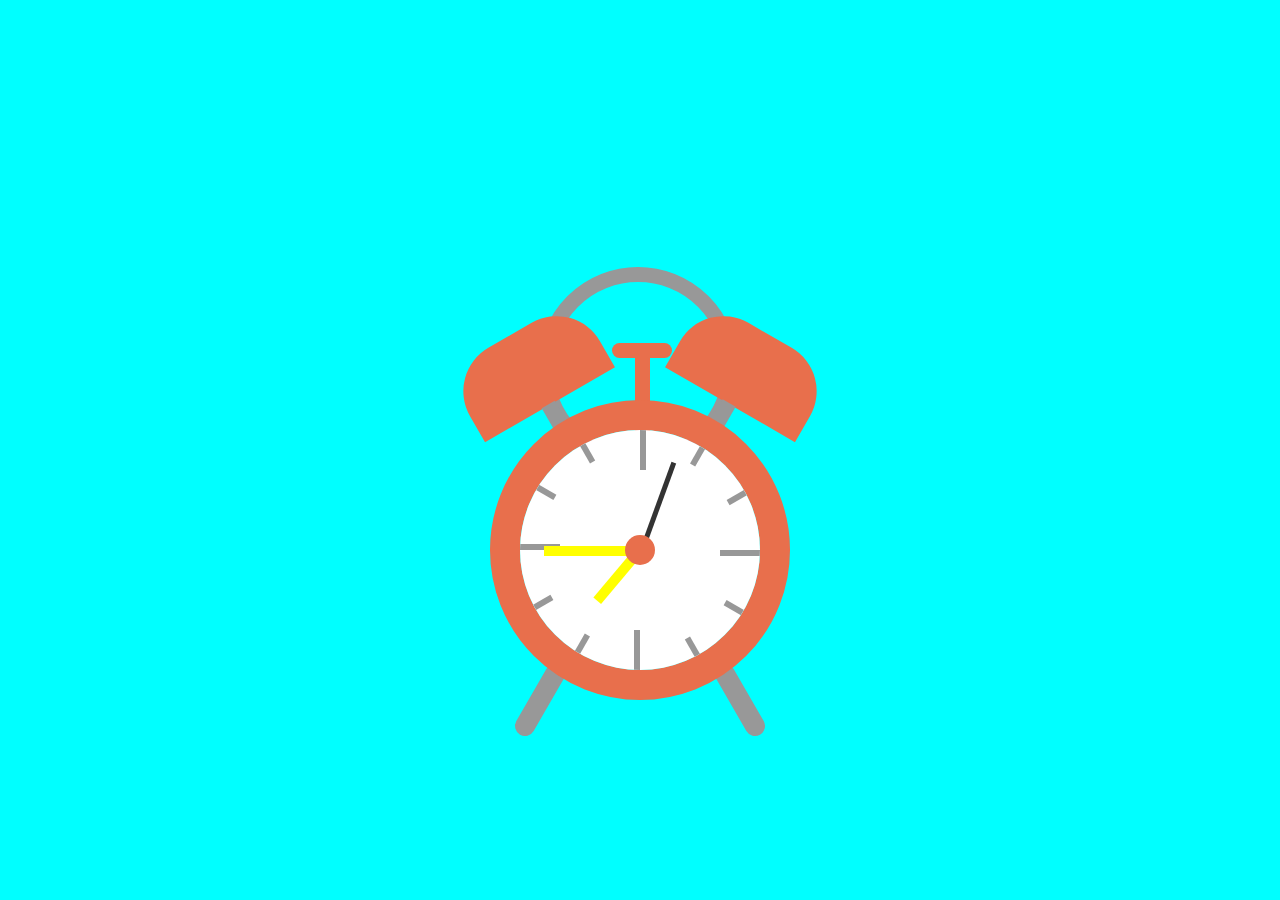
==== css3time/index.html @ a666ef54 "add css3钟表" ====
<!DOCTYPE html>
<html>
<head>
<meta charset="utf-8">
<meta http-equiv="X-UA-Compatible" content="IE=edge">
<title>demo</title>
<style>
*{
	list-style-type: none;
	margin: 0px;
	padding: 0px;
}
body{
	background: aqua;
}
.timeBox{
	width: 300px;
	margin: 200px auto;
}
/* 表头 */
.title-box{
	width: 200px;
	height: 200px;
	position: relative;
}
.title-box-bg{
	width: 170px;
	height: 170px;
	border: 15px solid #989898;
	border-radius: 50%;
	position: absolute;
	z-index: 1;
	top: 67px;
	left: 48px;
}
.title-box-lingdang{
	position: relative;
	top: 130px;
	left: 75px;
	z-index: 2;
}
.title-box-lingdang-box{
	width: 150px;
	height: 80px;
	background: #e86f4c;
	border-top-left-radius: 50px;
	border-top-right-radius: 50px;
	position: absolute;
	top: 0px;
}
.title-box-lingdang-box.lingdang-left{
	left: -110px;
	transform: rotate(-30deg);
}
.title-box-lingdang-box.lingdang-right{
	left: 110px;
	transform: rotate(30deg);
}
.title-box-lingdang-box-bottom{
	width: 15px;
	height: 30px;
	background: #989898;
	position: absolute;
	bottom: -29px;
	left: 66px;
}
.title-box-chuizi{
	position: absolute;
	bottom: -38px;
	left: 122px;
	z-index: 2;
}
.title-box-chuizi-heng{
	width: 60px;
	height: 15px;
	background: #e86f4c;
	border-radius: 50px; 
}
.title-box-chuizi-shu{
	width: 15px;
	height: 80px;
	margin: 0 auto;
	background: #e86f4c;
}
/* 表身 */
.content-wrap{
	position: relative;
	width: 300px;
	height: 300px;
}
.content-box{
	width: 240px;
	height: 240px;
	border-radius: 50%;
	border: 30px solid #e86f4c;
	overflow: hidden;
	position: absolute;
	z-index: 10;
}
.content-box-bg{
	background: #fff;
	width: 100%;
	height: 100%;
}
.content-box-list{
	width: 100%;
	height: 100%;
	position: relative;
	padding-left: 120px;
}
.content-box-list li{
	width: 6px;
	height: 20px;
	position: absolute;
	top: 0px;
	transform-origin: 0px 120px;
	background: #989898;
	display: flex;
	justify-content: center;
	align-items: center;
}
.content-box-list li:nth-child(1){
	transform: rotate(30deg);
}
.content-box-list li:nth-child(2){
	transform: rotate(60deg);
}
.content-box-list li:nth-child(3){
	transform: rotate(90deg);
}
.content-box-list li:nth-child(4){
	transform: rotate(120deg);
}
.content-box-list li:nth-child(5){
	transform: rotate(150deg);
}
.content-box-list li:nth-child(6){
	transform: rotate(180deg);
}
.content-box-list li:nth-child(7){
	transform: rotate(210deg);
}
.content-box-list li:nth-child(8){
	transform: rotate(240deg);
}
.content-box-list li:nth-child(9){
	transform: rotate(270deg);
}
.content-box-list li:nth-child(10){
	transform: rotate(300deg);
}
.content-box-list li:nth-child(11){
	transform: rotate(330deg);
}
.content-box-list li:nth-child(12){
	transform: rotate(360deg);
}
.content-box-list li:nth-child(3n){
	height: 40px;
}

.content-box-time{
	width: 100px;
	height: 100px;
	position: absolute;
	top: 50%;
	left: 50%;
	margin-left: -50px;
	margin-top: -50px;

}
.content-box-time>div{
	position: absolute;
	transform-origin: 5px 5px;
}
.content-box-time-H{
	top: 46%;
    left: 44%;
	width: 10px;
	height: 70px;
	background: yellow;
	transform: rotate(40deg);
}
.content-box-time-M{
	top: 46%;
    left: 44%;
	width: 10px;
	height: 100px;
	background: yellow;
	transform: rotate(90deg);
}
.content-box-time-S{
	top: 46%;
    left: 44%;
	width: 5px;
	height: 100px;
	background:#333;
	transform: rotate(200deg);
}
.content-box-time-bg{
	top: 35%;
	left: 35%;
	width: 30px;
	height: 30px;
	background: #e86f4c;
	border-radius: 50px;
}

/* 表脚 */
.footer-box{
	position: relative;
}
.footer-box>div{
	width: 20px;
	height: 80px;
	border-radius: 10px;
	background: #989898;
	position: absolute;
	bottom: -40px;
}
.footer-box-left{
	left: 40px;
	transform: rotate(30deg);
	
}
.footer-box-right{
	right: 40px;
	transform: rotate(-30deg);

}
</style>
</head>
<body>
	<div class="timeBox">
		<div class="title-box">
			<div class="title-box-bg"></div>
			<div class="title-box-lingdang">
				<div class="title-box-lingdang-box lingdang-left">
					<div class="title-box-lingdang-box-bottom"></div>
				</div>
				<div class="title-box-lingdang-box lingdang-right">
					<div class="title-box-lingdang-box-bottom"></div>
				</div>
			</div>
			<div class="title-box-chuizi">
				<div class="title-box-chuizi-heng"></div>
				<div class="title-box-chuizi-shu"></div>
			</div>
		</div>
		<div class="content-wrap">
			<div class="content-box">
				<div class="content-box-bg">
					<ul class="content-box-list">
						<li></li>
						<li></li>
						<li></li>
						<li></li>
						<li></li>
						<li></li>
						<li></li>
						<li></li>
						<li></li>
						<li></li>
						<li></li>
						<li></li>
					</ul>
					<div class="content-box-time">
						<div class="content-box-time-H"></div>
						<div class="content-box-time-M"></div>
						<div class="content-box-time-S"></div>
						<div class="content-box-time-bg"></div>
					</div>
				</div>
			</div>
		</div>
		<div class="footer-box">
			<div class="footer-box-left"></div>
			<div class="footer-box-right"></div>
		</div>
	</div>
</body>
</html>
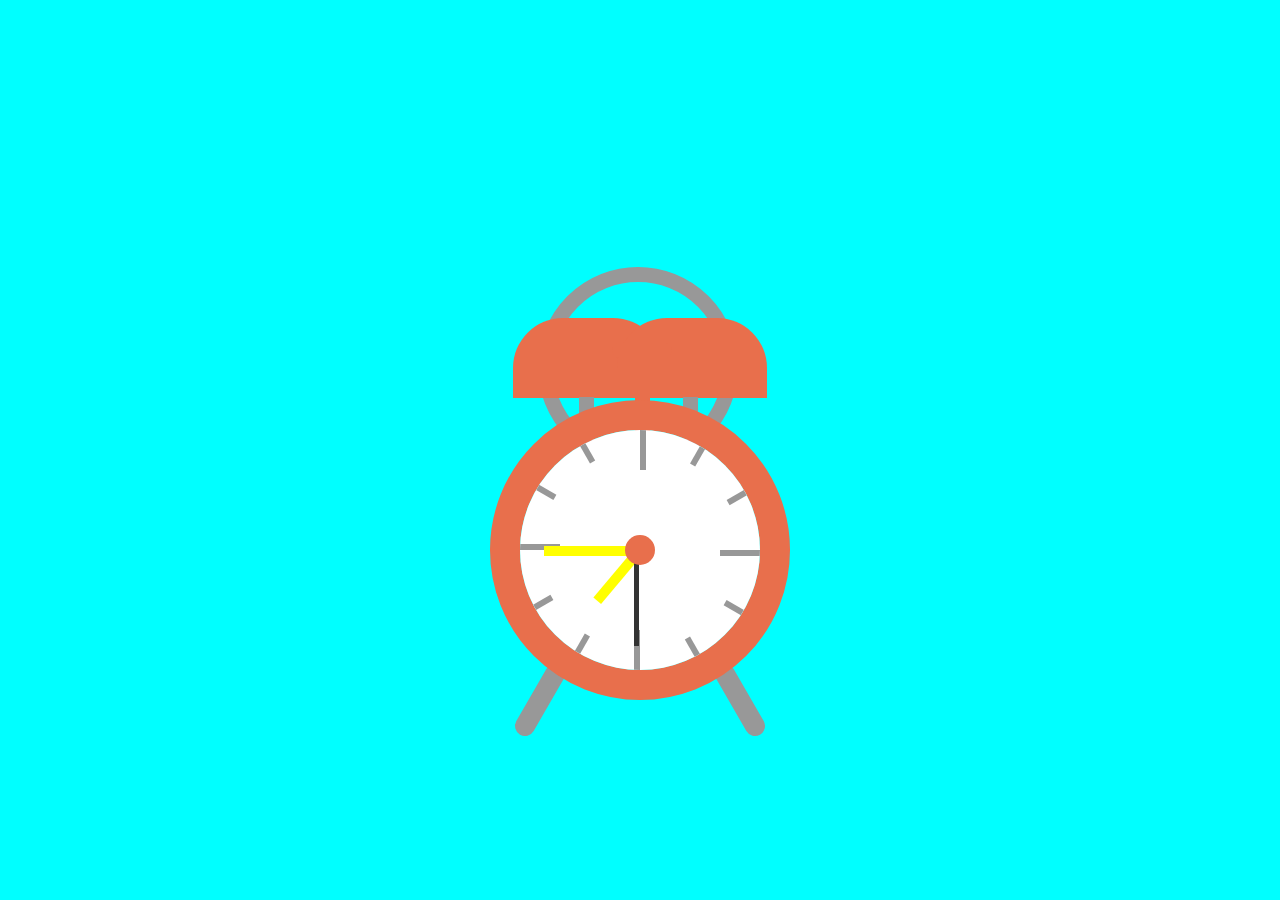
==== commit ac930be4: "fix css3钟表" ====
--- a/css3time/index.html
+++ b/css3time/index.html
@@ -16,6 +16,7 @@
 .timeBox{
 	width: 300px;
 	margin: 200px auto;
+	animation: body .2s infinite;
 }
 /* 表头 */
 .title-box{
@@ -41,20 +42,21 @@
 }
 .title-box-lingdang-box{
 	width: 150px;
-	height: 80px;
-	background: #e86f4c;
-	border-top-left-radius: 50px;
-	border-top-right-radius: 50px;
-	position: absolute;
-	top: 0px;
+    height: 80px;
+    background: #e86f4c;
+    border-top-left-radius: 50px;
+    border-top-right-radius: 50px;
+    position: absolute;
+    top: -12px;
+    transform-origin: center 140px;
 }
 .title-box-lingdang-box.lingdang-left{
-	left: -110px;
-	transform: rotate(-30deg);
+	left: -52px;
+    animation:lingdangl 0.2s infinite;
 }
 .title-box-lingdang-box.lingdang-right{
-	left: 110px;
-	transform: rotate(30deg);
+	left: 52px;
+    animation:lingdangr 0.2s infinite;
 }
 .title-box-lingdang-box-bottom{
 	width: 15px;
@@ -69,6 +71,9 @@
 	bottom: -38px;
 	left: 122px;
 	z-index: 2;
+    transform-origin: center 100px;
+    animation:chuizi 0.1s infinite;
+
 }
 .title-box-chuizi-heng{
 	width: 60px;
@@ -195,7 +200,7 @@
 	width: 5px;
 	height: 100px;
 	background:#333;
-	transform: rotate(200deg);
+	animation: contents 60s infinite;
 }
 .content-box-time-bg{
 	top: 35%;
@@ -227,6 +232,32 @@
 	right: 40px;
 	transform: rotate(-30deg);
 
+}
+@keyframes contents{
+	0%   {transform: rotate(0deg);}
+	100%   {transform: rotate(360deg);}
+}
+@keyframes body{
+	0%   {transform: rotate(0deg);}
+	25%   {transform: rotate(-2deg);}
+	50%   {transform: rotate(0deg);}
+	75%   {transform: rotate(2deg);}
+	100%   {transform: rotate(0deg);}
+}
+@keyframes lingdangl{
+	0%   {transform: rotate(-30deg);}
+	50%   {transform: rotate(-45deg);}
+	100%   {transform: rotate(-30deg);}
+}
+@keyframes lingdangr{
+	0%   {transform: rotate(30deg);}
+	50%   {transform: rotate(45deg);}
+	100%   {transform: rotate(30deg);}
+}
+@keyframes chuizi{
+	0%   {transform: rotate(10deg);}
+	50%   {transform: rotate(-10deg);}
+	100%   {transform: rotate(10deg);}
 }
 </style>
 </head>
